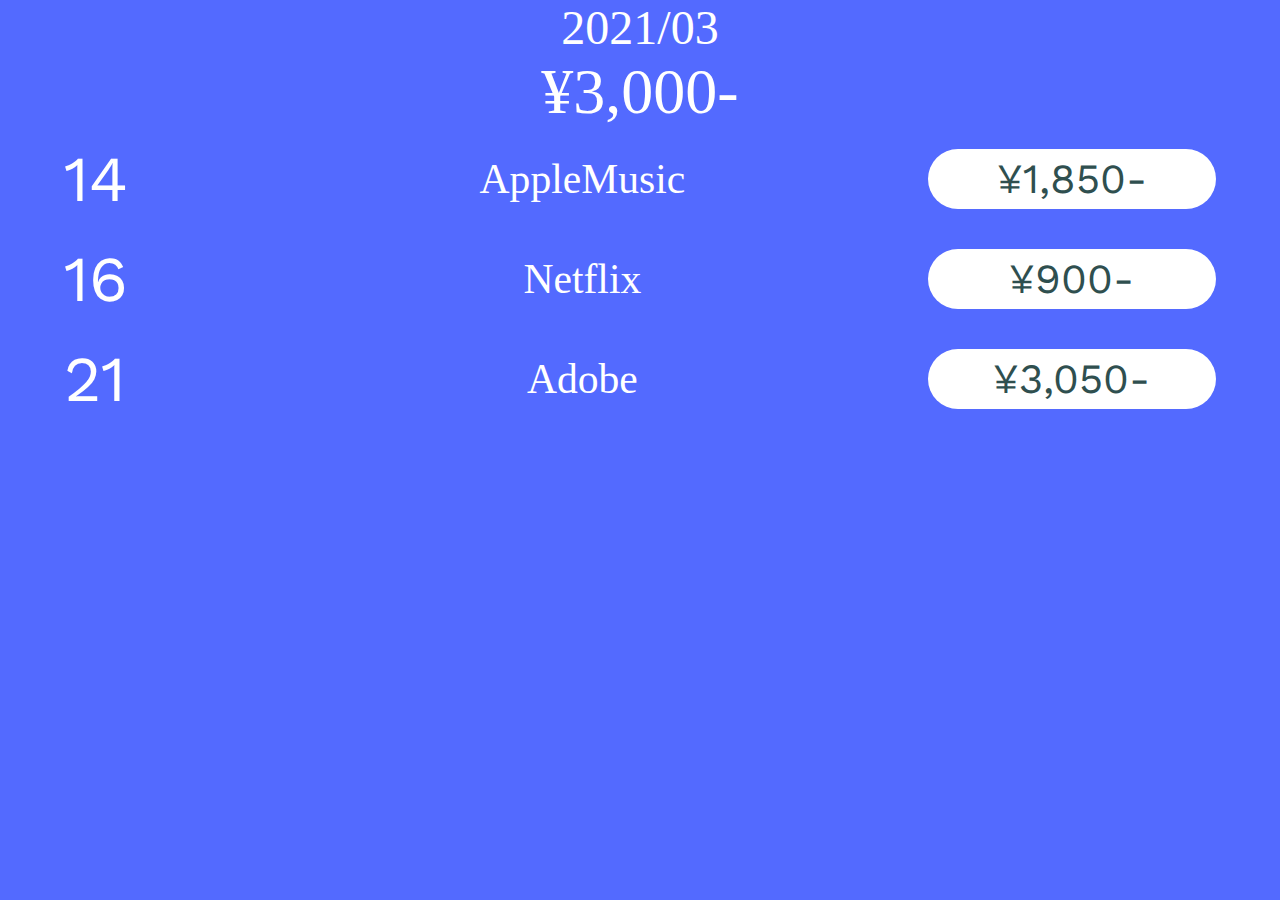
==== index.html @ 33031b7d "スタイルの作成" ====
<!DOCTYPE html>
<html lang="en">
<head>
  <meta charset="UTF-8">
  <title>subscliston</title>
  <link href="css/reset.css"rel="stylesheet">
  <link href="css/style.css" rel="stylesheet">

  <!-- font -->
  <link rel="preconnect" href="https://fonts.gstatic.com">
  <link rel="preconnect" href="https://fonts.gstatic.com">
  <link href="https://fonts.googleapis.com/css2?family=Work+Sans:wght@300&display=swap" rel="stylesheet">
</head>
<body>
  <div class="month_total">
    <h2>2021/03</h2>
    <p>&yen;3,000-</p>
  </div>
  <div>
    <table id="subsc_list">
      <tr>
        <td class="pay_day">14</td>
        <td class="pay_name">AppleMusic</td>
        <td class="pay_price"><span>&yen;1,850-</span></td>
      </tr>
      <tr>
        <td class="pay_day">16</td>
        <td class="pay_name">Netflix</td>
        <td class="pay_price"><span>&yen;900-</span></td>
      </tr>
      <tr>
        <td class="pay_day">21</td>
        <td class="pay_name">Adobe</td>
        <td class="pay_price"><span>&yen;3,050-</span></td>
      </tr>
    </table>
  </div>
</body>
</html>
---- css/style.css ----
@charset "utf-8";

html, body {
    background-color: #536aff;
}

.month_total {
    text-align: center;
    font-size: 4rem;
    color: #FFFFFF;
}

.month_total h2 {
    font-size: 3rem;
}

#subsc_list {
    font-size: 2.6rem;
    color: #FFFFFF;
    width: 90%;
    margin: 0 5%;
    line-height: 100px;
}

.pay_day {
    width: 15%;
    text-align: left;
    font-size: 4rem;
    font-family: 'Work Sans', sans-serif;
}

.pay_name {
    width: 60%;
    text-align: center;
}

.pay_price {
    width: 25%;
    text-align: right;
    font-family: 'Work Sans', sans-serif;
}

.pay_price span {
    display: block;
    width: 100%;
    height: 60px;
    border-radius: 60px;
    line-height: 60px;
    background-color: #FFFFFF;
    color: darkslategrey;
    text-align: center;
}
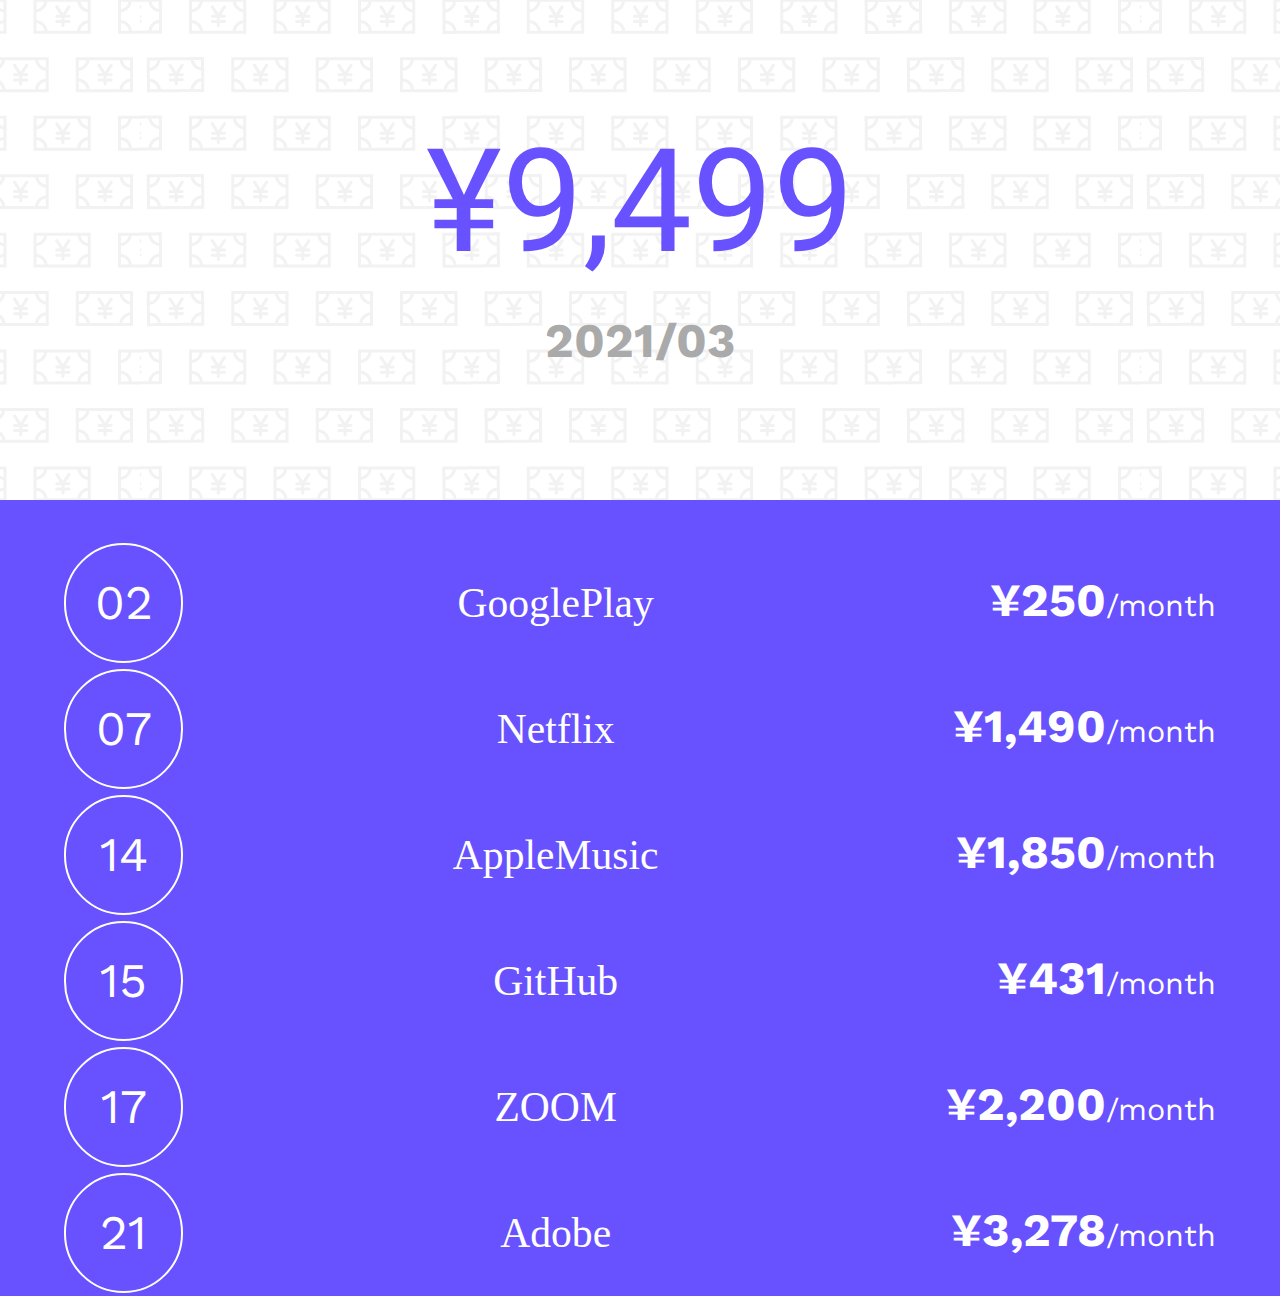
==== commit 8166b96f: "画面の作成" ====
--- a/index.html
+++ b/index.html
@@ -8,30 +8,47 @@
 
   <!-- font -->
   <link rel="preconnect" href="https://fonts.gstatic.com">
-  <link rel="preconnect" href="https://fonts.gstatic.com">
-  <link href="https://fonts.googleapis.com/css2?family=Work+Sans:wght@300&display=swap" rel="stylesheet">
+  <link rel="stylesheet" href="https://fonts.googleapis.com/css2?family=Heebo:wght@700&family=Work+Sans:wght@200&display=swap">
+  <link rel="stylesheet" href="https://fonts.googleapis.com/css?family=Tangerine">
 </head>
 <body>
-  <div class="month_total">
-    <h2>2021/03</h2>
-    <p>&yen;3,000-</p>
+  <div class="month_total_background">
+    <div class="month_total">
+      <p>&yen;9,499</p>
+      <h2>2021/03</h2>
+    </div>
   </div>
   <div>
     <table id="subsc_list">
       <tr>
-        <td class="pay_day">14</td>
-        <td class="pay_name">AppleMusic</td>
-        <td class="pay_price"><span>&yen;1,850-</span></td>
+        <td class="pay_day"><span>02</span></td>
+        <td class="pay_name">GooglePlay</td>
+        <td class="pay_price"><span>&yen;250</span>/month</td>
       </tr>
       <tr>
-        <td class="pay_day">16</td>
+        <td class="pay_day"><span>07</span></td>
         <td class="pay_name">Netflix</td>
-        <td class="pay_price"><span>&yen;900-</span></td>
+        <td class="pay_price"><span>&yen;1,490</span>/month</td>
       </tr>
       <tr>
-        <td class="pay_day">21</td>
+        <td class="pay_day"><span>14</span></td>
+        <td class="pay_name">AppleMusic</td>
+        <td class="pay_price"><span>&yen;1,850</span>/month</td>
+      </tr>
+      <tr>
+        <td class="pay_day"><span>15</span></td>
+        <td class="pay_name">GitHub</td>
+        <td class="pay_price"><span>&yen;431</span>/month</td>
+      </tr>
+      <tr>
+        <td class="pay_day"><span>17</span></td>
+        <td class="pay_name">ZOOM</td>
+        <td class="pay_price"><span>&yen;2,200</span>/month</td>
+      </tr>
+      <tr>
+        <td class="pay_day"><span>21</span></td>
         <td class="pay_name">Adobe</td>
-        <td class="pay_price"><span>&yen;3,050-</span></td>
+        <td class="pay_price"><span>&yen;3,278</span>/month</td>
       </tr>
     </table>
   </div>
--- a/css/style.css
+++ b/css/style.css
@@ -1,36 +1,67 @@
 @charset "utf-8";
 
 html, body {
-    background-color: #536aff;
+    background-color: #6851ff;
+}
+
+.month_total_background {
+    display: block;
+    width: 100%;
+    height: 500px;
+    background-color: #ffffff;
+    background-image: url("../src/main_background.png");
+    background-position: center;
+    background-size: contain;
 }
 
 .month_total {
+    display: block;
+    width: 100%;
+    height: auto;
+    padding-top: 100px;
     text-align: center;
-    font-size: 4rem;
-    color: #FFFFFF;
+    font-size: 9rem;
+    color: #6851ff;
+    font-family: 'Heebo', sans-serif;
 }
 
 .month_total h2 {
     font-size: 3rem;
+    color: #aaaaaa;
+    font-family: 'Work Sans', sans-serif;
+    font-weight: bold;
 }
 
 #subsc_list {
     font-size: 2.6rem;
     color: #FFFFFF;
     width: 90%;
-    margin: 0 5%;
-    line-height: 100px;
+    margin: 40px 5% 0;
+    line-height: 120px;
+}
+#subsc_list tr {
+    height: 120px;
 }
 
 .pay_day {
-    width: 15%;
+    width: 10%;
     text-align: left;
-    font-size: 4rem;
     font-family: 'Work Sans', sans-serif;
 }
 
+.pay_day span {
+    display: block;
+    width: 9vw;
+    height: 9vw;
+    line-height: 9vw;
+    border: solid #ffffff 2px;
+    border-radius: 9vw;
+    font-size: 3rem;
+    text-align: center;
+}
+
 .pay_name {
-    width: 60%;
+    width: 65%;
     text-align: center;
 }
 
@@ -38,15 +69,11 @@
     width: 25%;
     text-align: right;
     font-family: 'Work Sans', sans-serif;
+    font-size: 1.9rem;
 }
 
 .pay_price span {
-    display: block;
-    width: 100%;
-    height: 60px;
-    border-radius: 60px;
-    line-height: 60px;
-    background-color: #FFFFFF;
-    color: darkslategrey;
-    text-align: center;
+    color: #ffffff;
+    font-weight: bold;
+    font-size: 2.9rem;
 }
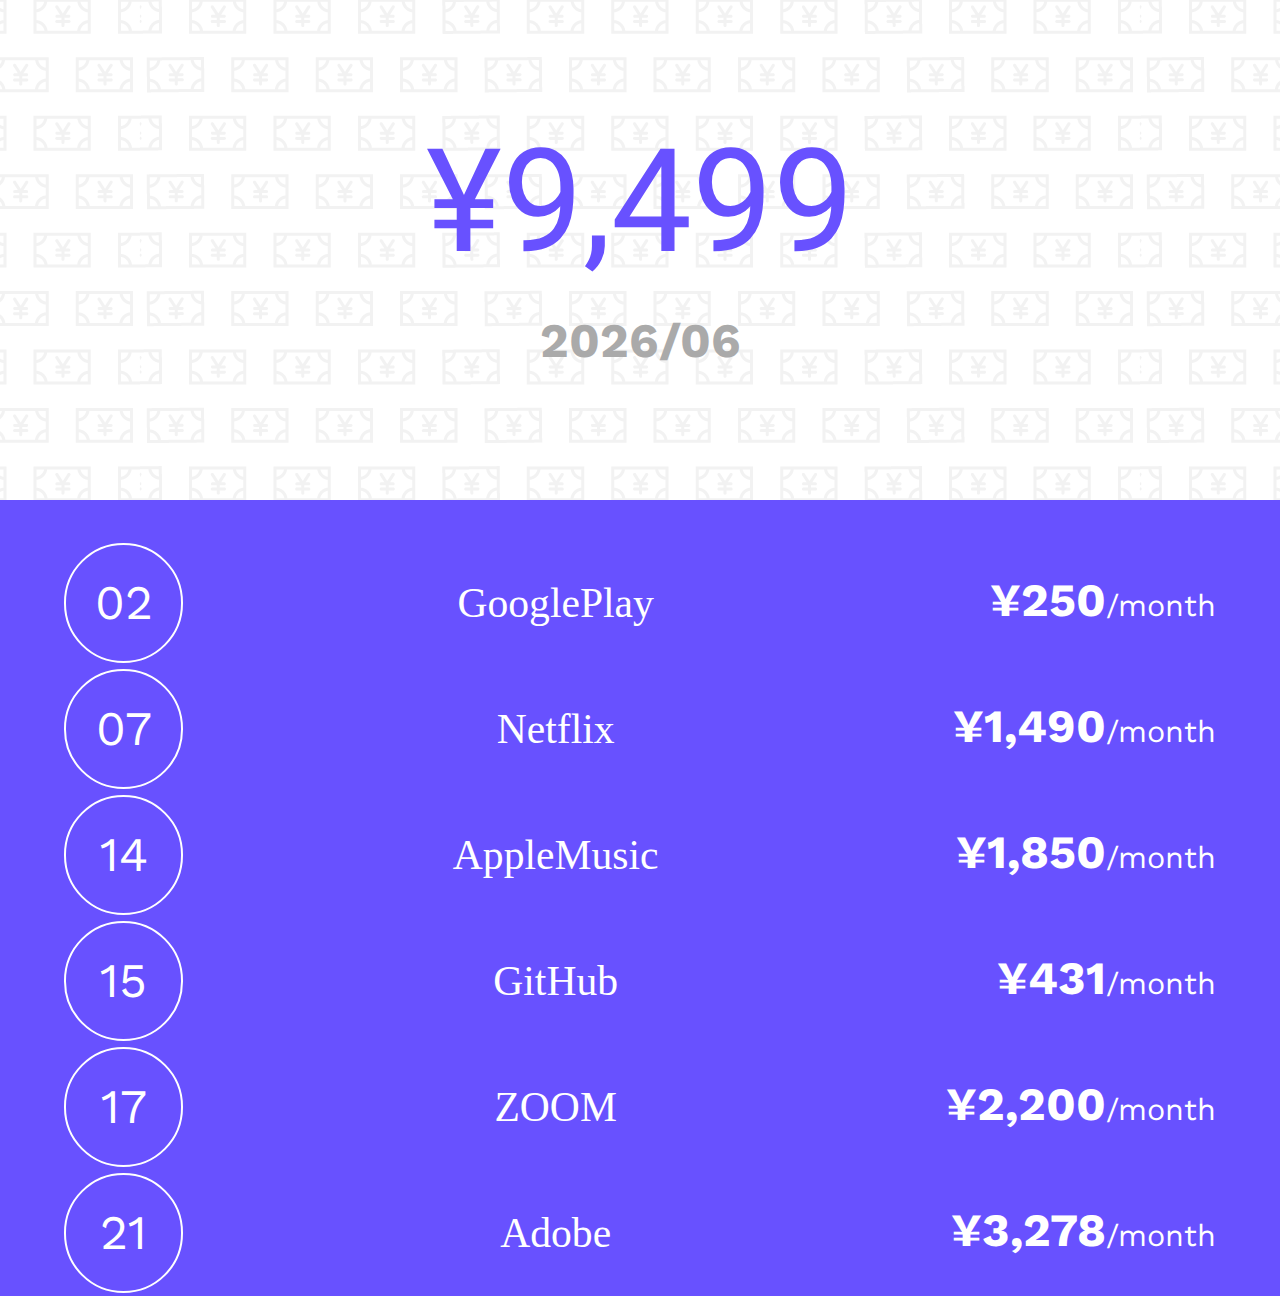
==== commit 55ba253f: "サブスク追加画面の作成" ====
--- a/index.html
+++ b/index.html
@@ -1,5 +1,5 @@
 <!DOCTYPE html>
-<html lang="en">
+<html lang="ja">
 <head>
   <meta charset="UTF-8">
   <title>subscliston</title>
@@ -14,43 +14,15 @@
 <body>
   <div class="month_total_background">
     <div class="month_total">
-      <p>&yen;9,499</p>
-      <h2>2021/03</h2>
+      <p id="subsc_total_price">&yen;0</p>
+      <h2 id="this_month"></h2>
     </div>
   </div>
   <div>
-    <table id="subsc_list">
-      <tr>
-        <td class="pay_day"><span>02</span></td>
-        <td class="pay_name">GooglePlay</td>
-        <td class="pay_price"><span>&yen;250</span>/month</td>
-      </tr>
-      <tr>
-        <td class="pay_day"><span>07</span></td>
-        <td class="pay_name">Netflix</td>
-        <td class="pay_price"><span>&yen;1,490</span>/month</td>
-      </tr>
-      <tr>
-        <td class="pay_day"><span>14</span></td>
-        <td class="pay_name">AppleMusic</td>
-        <td class="pay_price"><span>&yen;1,850</span>/month</td>
-      </tr>
-      <tr>
-        <td class="pay_day"><span>15</span></td>
-        <td class="pay_name">GitHub</td>
-        <td class="pay_price"><span>&yen;431</span>/month</td>
-      </tr>
-      <tr>
-        <td class="pay_day"><span>17</span></td>
-        <td class="pay_name">ZOOM</td>
-        <td class="pay_price"><span>&yen;2,200</span>/month</td>
-      </tr>
-      <tr>
-        <td class="pay_day"><span>21</span></td>
-        <td class="pay_name">Adobe</td>
-        <td class="pay_price"><span>&yen;3,278</span>/month</td>
-      </tr>
-    </table>
+    <table id="subsc_list"></table>
   </div>
+
+  <!-- JS -->
+  <script src="js/main.js"></script>
 </body>
 </html>--- a/css/style.css
+++ b/css/style.css
@@ -2,6 +2,18 @@
 
 html, body {
     background-color: #6851ff;
+}
+
+/*--- 新規サブスク追加タイトル ---*/
+.create_title {
+    display: block;
+    width: 100%;
+    height: auto;
+    padding-top: 100px;
+    text-align: center;
+    font-size: 5rem;
+    color: #6851ff;
+    font-family: 'Heebo', sans-serif;
 }
 
 .month_total_background {
@@ -77,3 +89,40 @@
     font-weight: bold;
     font-size: 2.9rem;
 }
+
+
+form {
+    text-align: center;
+}
+
+input {
+    display: block;
+    width: 70vw;
+    height: 100px;
+    margin: 100px auto 0;
+    background: none;
+    border: none;
+    outline: none;
+    border-bottom: solid 2px #ffffff;
+    color: #ffffff;
+    font-size: 3rem;
+    text-align: center;
+}
+
+input::placeholder {
+    color: #e4e4e4;
+}
+
+.add_form button {
+    display: block;
+    width: 400px;
+    height: 100px;
+    margin: 100px auto 0;
+    background-color: white;
+    color: #6851ff;
+    font-weight: bold;
+    font-size: 3rem;
+    outline: none;
+    border: none;
+    border-radius: 10px;
+}
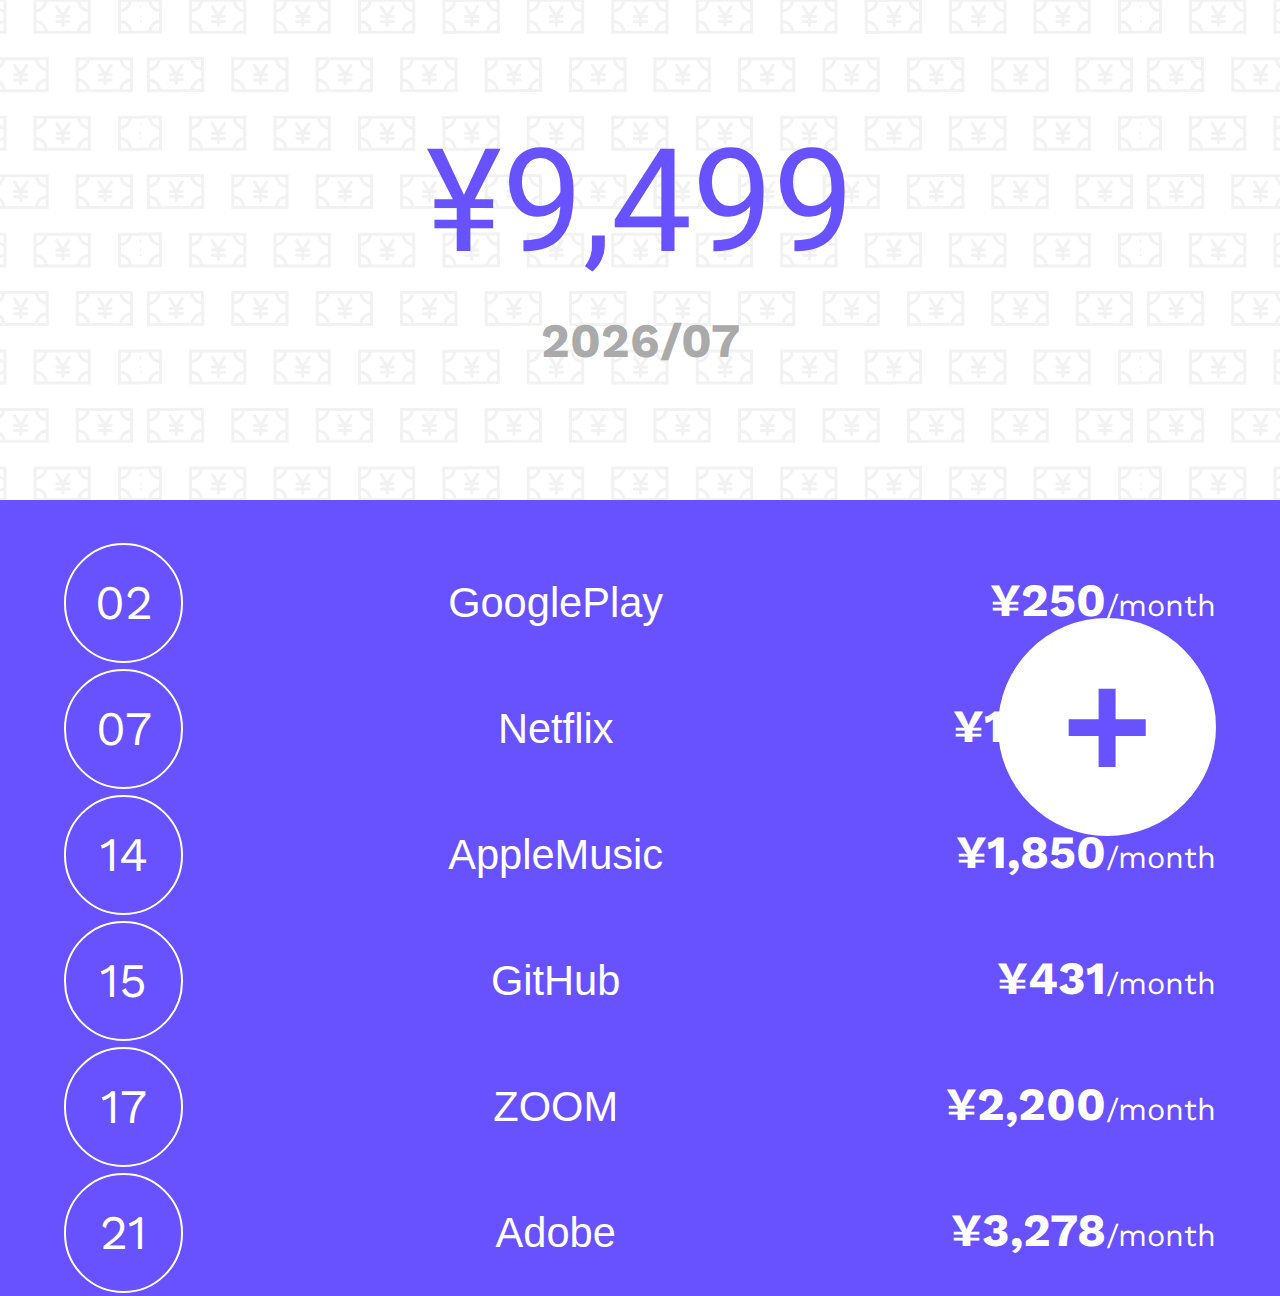
==== commit f612f180: "フォントの指定や一部スタイルの修正" ====
--- a/index.html
+++ b/index.html
@@ -8,7 +8,7 @@
 
   <!-- font -->
   <link rel="preconnect" href="https://fonts.gstatic.com">
-  <link rel="stylesheet" href="https://fonts.googleapis.com/css2?family=Heebo:wght@700&family=Work+Sans:wght@200&display=swap">
+  <link rel="stylesheet" href="https://fonts.googleapis.com/css2?family=Heebo:wght@700&family=Work+Sans:wght@300&display=swap?family=Open+Sans&display=swap">
   <link rel="stylesheet" href="https://fonts.googleapis.com/css?family=Tangerine">
 </head>
 <body>
@@ -22,6 +22,12 @@
     <table id="subsc_list"></table>
   </div>
 
+  <a
+    href="add.html"
+    class="add_button">
+    +
+  </a>
+
   <!-- JS -->
   <script src="js/main.js"></script>
 </body>
--- a/css/style.css
+++ b/css/style.css
@@ -2,6 +2,7 @@
 
 html, body {
     background-color: #6851ff;
+    font-family: 'Open Sans', sans-serif;
 }
 
 /*--- 新規サブスク追加タイトル ---*/
@@ -113,7 +114,7 @@
     color: #e4e4e4;
 }
 
-.add_form button {
+.submit_button {
     display: block;
     width: 400px;
     height: 100px;
@@ -126,3 +127,36 @@
     border: none;
     border-radius: 10px;
 }
+
+.jump_link {
+    margin-top: 100px;
+    text-align: center;
+}
+
+.jump_link :link, .jump_link :visited {
+    color: #ffffff;
+    font-size: 3rem;
+}
+
+.add_button, .add_button :link, .add_button :visited {
+    position: fixed;
+    bottom: 5vw;
+    right: 5vw;
+    width: 17vw;
+    height: 17vw;
+    line-height: 17vw;
+    border-radius: 17vw;
+    background-color: #ffffff;
+    color: #6851ff;
+    font-size: 12vw;
+    font-weight: bold;
+    border: none;
+    outline: none;
+    text-align: center;
+    text-decoration: none;
+}
+
+.add_button:focus {
+    border: none;
+    outline: none;
+}
